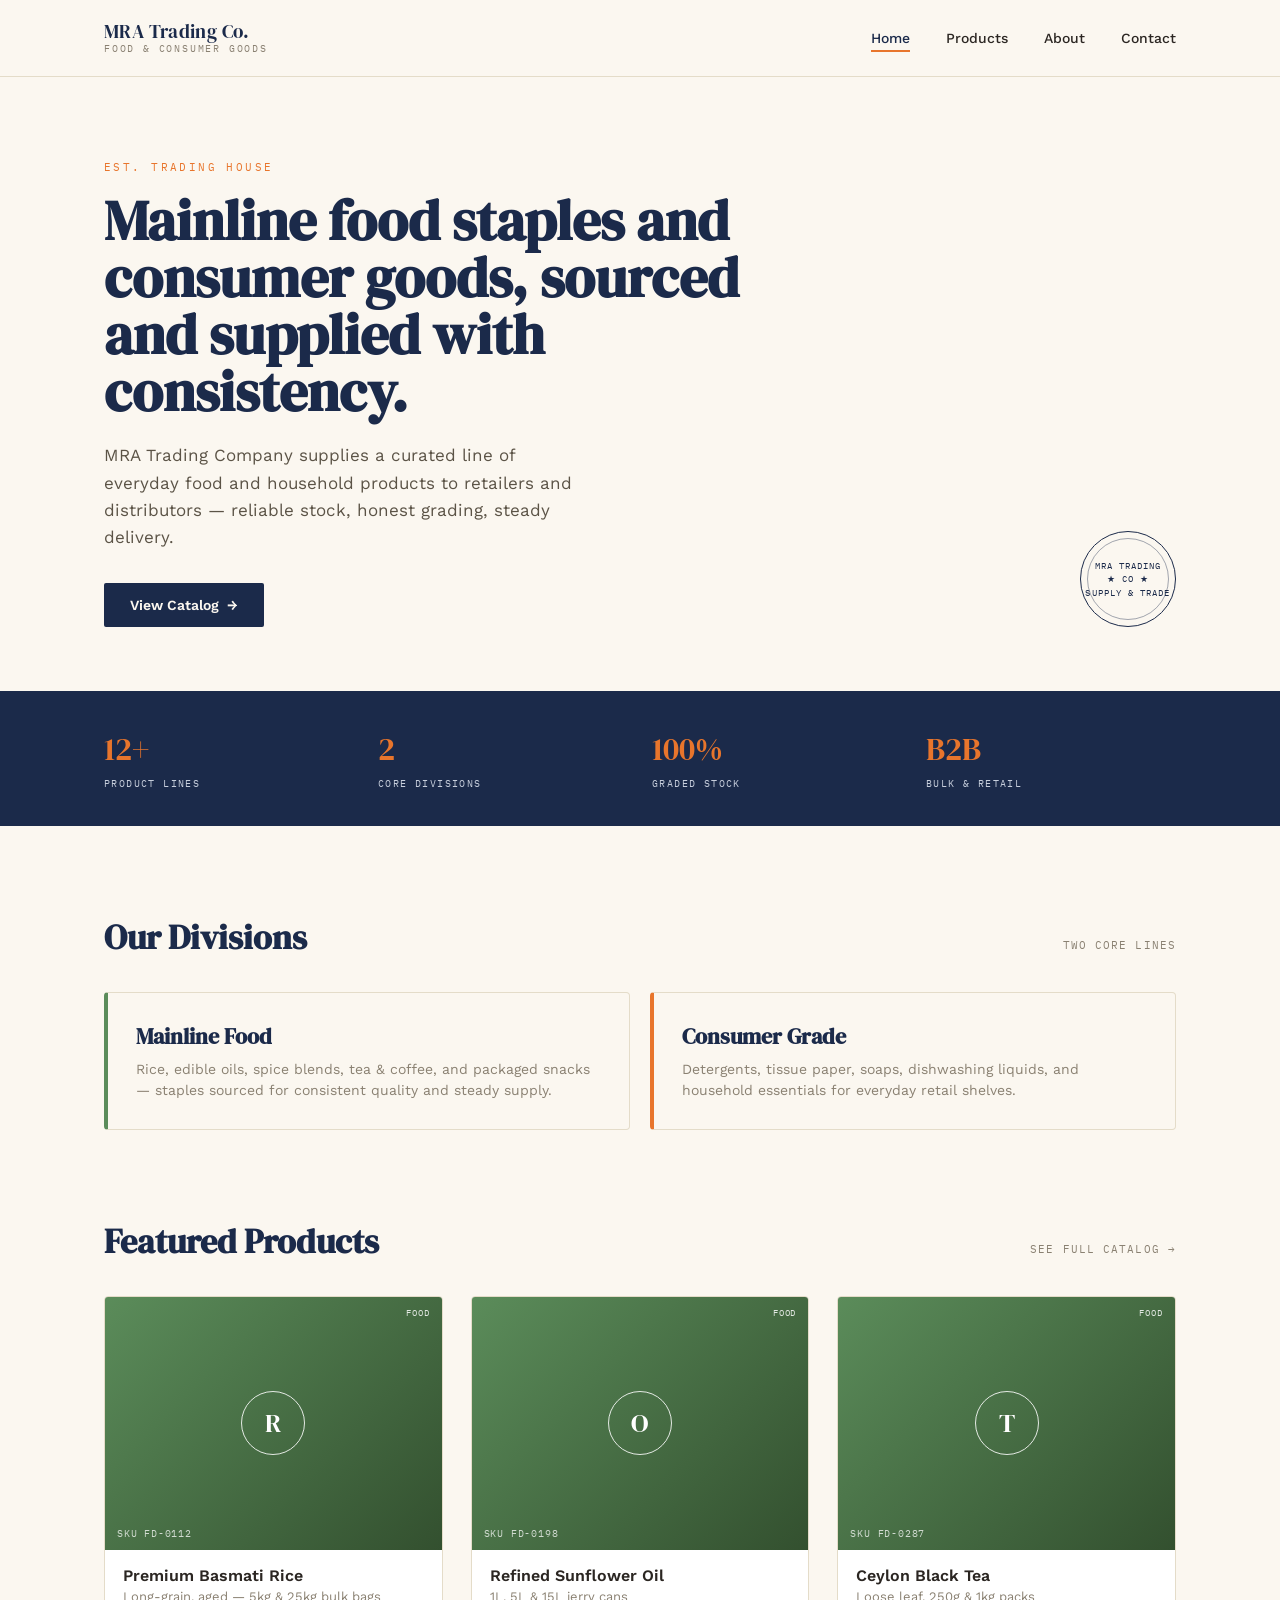
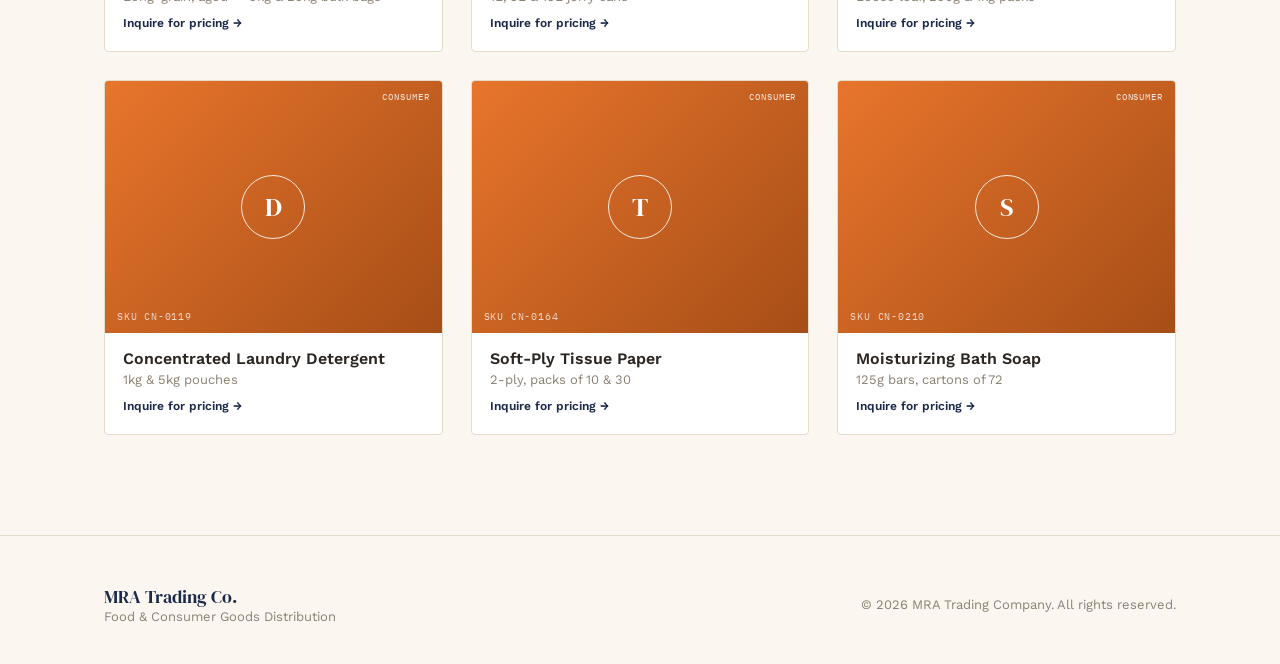
==== index.html @ 2e251756 "Add files via upload" ====
<!DOCTYPE html>
<html lang="en">
<head>
<meta charset="UTF-8">
<meta name="viewport" content="width=device-width, initial-scale=1.0">
<title>MRA Trading Company — Food & Consumer Products</title>
<link rel="stylesheet" href="style.css">
</head>
<body>

<nav class="nav">
  <div class="wrap">
    <a href="index.html" class="brand">
      <span class="name">MRA Trading Co.</span>
      <span class="tag">FOOD &amp; CONSUMER GOODS</span>
    </a>
    <button class="navToggle" id="navToggle" aria-label="Menu"><span></span><span></span><span></span></button>
    <div class="navlinks" id="navLinks">
      <a href="index.html" class="active">Home</a>
      <a href="products.html">Products</a>
      <a href="about.html">About</a>
      <a href="contact.html">Contact</a>
    </div>
  </div>
</nav>

<header class="hero">
  <div class="wrap">
    <div class="hero-row">
      <div>
        <p class="eyebrow">Est. Trading House</p>
        <h1 class="display">Mainline food staples and consumer goods, sourced and supplied with consistency.</h1>
        <p class="lead">MRA Trading Company supplies a curated line of everyday food and household products to retailers and distributors — reliable stock, honest grading, steady delivery.</p>
        <a href="products.html" class="btn">View Catalog &nbsp;→</a>
      </div>
      <div class="seal">
        <div class="txt">MRA TRADING<br>★ CO ★<br>SUPPLY &amp; TRADE</div>
      </div>
    </div>
  </div>
</header>

<section class="stats">
  <div class="wrap">
    <div>
      <div class="num">12+</div>
      <div class="lbl">Product Lines</div>
    </div>
    <div>
      <div class="num">2</div>
      <div class="lbl">Core Divisions</div>
    </div>
    <div>
      <div class="num">100%</div>
      <div class="lbl">Graded Stock</div>
    </div>
    <div>
      <div class="num">B2B</div>
      <div class="lbl">Bulk &amp; Retail</div>
    </div>
  </div>
</section>

<main class="wrap">

  <div class="sec-head">
    <h2 class="display">Our Divisions</h2>
    <span class="note">Two Core Lines</span>
  </div>
  <div class="cats">
    <div class="cat-card food">
      <h3 class="display">Mainline Food</h3>
      <p>Rice, edible oils, spice blends, tea &amp; coffee, and packaged snacks — staples sourced for consistent quality and steady supply.</p>
    </div>
    <div class="cat-card consumer">
      <h3 class="display">Consumer Grade</h3>
      <p>Detergents, tissue paper, soaps, dishwashing liquids, and household essentials for everyday retail shelves.</p>
    </div>
  </div>

  <div class="sec-head">
    <h2 class="display">Featured Products</h2>
    <a href="products.html" class="note">See Full Catalog →</a>
  </div>
  <div class="grid">

    <div class="card">
      <div class="art food"><span class="tag">Food</span><span class="stamp">R</span><span class="code">SKU FD-0112</span></div>
      <div class="body">
        <h4>Premium Basmati Rice</h4>
        <p class="sub">Long-grain, aged — 5kg &amp; 25kg bulk bags</p>
        <span class="cta">Inquire for pricing →</span>
      </div>
    </div>

    <div class="card">
      <div class="art food"><span class="tag">Food</span><span class="stamp">O</span><span class="code">SKU FD-0198</span></div>
      <div class="body">
        <h4>Refined Sunflower Oil</h4>
        <p class="sub">1L, 5L &amp; 15L jerry cans</p>
        <span class="cta">Inquire for pricing →</span>
      </div>
    </div>

    <div class="card">
      <div class="art food"><span class="tag">Food</span><span class="stamp">T</span><span class="code">SKU FD-0287</span></div>
      <div class="body">
        <h4>Ceylon Black Tea</h4>
        <p class="sub">Loose leaf, 250g &amp; 1kg packs</p>
        <span class="cta">Inquire for pricing →</span>
      </div>
    </div>

    <div class="card">
      <div class="art consumer"><span class="tag">Consumer</span><span class="stamp">D</span><span class="code">SKU CN-0119</span></div>
      <div class="body">
        <h4>Concentrated Laundry Detergent</h4>
        <p class="sub">1kg &amp; 5kg pouches</p>
        <span class="cta">Inquire for pricing →</span>
      </div>
    </div>

    <div class="card">
      <div class="art consumer"><span class="tag">Consumer</span><span class="stamp">T</span><span class="code">SKU CN-0164</span></div>
      <div class="body">
        <h4>Soft-Ply Tissue Paper</h4>
        <p class="sub">2-ply, packs of 10 &amp; 30</p>
        <span class="cta">Inquire for pricing →</span>
      </div>
    </div>

    <div class="card">
      <div class="art consumer"><span class="tag">Consumer</span><span class="stamp">S</span><span class="code">SKU CN-0210</span></div>
      <div class="body">
        <h4>Moisturizing Bath Soap</h4>
        <p class="sub">125g bars, cartons of 72</p>
        <span class="cta">Inquire for pricing →</span>
      </div>
    </div>

  </div>

</main>

<footer>
  <div class="wrap">
    <div>
      <div class="name display">MRA Trading Co.</div>
      <div class="meta">Food &amp; Consumer Goods Distribution</div>
    </div>
    <div class="meta">© 2026 MRA Trading Company. All rights reserved.</div>
  </div>
</footer>

<script src="script.js"></script>
</body>
</html>
---- style.css ----
@import url('https://fonts.googleapis.com/css2?family=DM+Serif+Display:ital@0;1&family=Work+Sans:wght@400;500;600;700&family=IBM+Plex+Mono:wght@500&display=swap');

:root{
  --navy:#1B2A4A;
  --cream:#FBF7F0;
  --citrus:#E8752C;
  --green:#5B8C5A;
  --ink:#2B2622;
  --line:#E4DCC9;
  --muted:#8A8172;
}
*{box-sizing:border-box;}
html{scroll-behavior:smooth;}
body{
  margin:0;
  background:var(--cream);
  color:var(--ink);
  font-family:'Work Sans',sans-serif;
  -webkit-font-smoothing:antialiased;
}
.display{font-family:'DM Serif Display',serif;}
.mono{font-family:'IBM Plex Mono',monospace;}
a{color:inherit;text-decoration:none;}
img{max-width:100%;display:block;}
.wrap{max-width:1120px;margin:0 auto;padding:0 24px;}

/* Nav */
.nav{
  position:sticky;top:0;z-index:50;
  background:rgba(251,247,240,0.92);
  backdrop-filter:blur(8px);
  border-bottom:1px solid var(--line);
}
.nav .wrap{display:flex;align-items:center;justify-content:space-between;height:76px;}
.brand{display:flex;flex-direction:column;line-height:1;}
.brand .name{font-family:'DM Serif Display',serif;font-size:19px;letter-spacing:0.02em;color:var(--navy);}
.brand .tag{font-family:'IBM Plex Mono',monospace;font-size:10px;letter-spacing:0.18em;color:var(--muted);margin-top:3px;}
.navlinks{display:flex;gap:36px;font-size:14px;font-weight:500;}
.navlinks a{position:relative;padding:4px 0;color:var(--ink);}
.navlinks a.active{color:var(--navy);}
.navlinks a.active::after{content:'';position:absolute;left:0;right:0;bottom:-2px;height:2px;background:var(--citrus);}
.navlinks a:hover{color:var(--citrus);}
.navToggle{display:none;background:none;border:none;cursor:pointer;padding:6px;}
.navToggle span{display:block;width:22px;height:2px;background:var(--navy);margin:5px 0;}

@media (max-width:760px){
  .navlinks{position:absolute;top:76px;left:0;right:0;background:var(--cream);flex-direction:column;gap:0;border-bottom:1px solid var(--line);display:none;}
  .navlinks.open{display:flex;}
  .navlinks a{padding:16px 24px;border-top:1px solid var(--line);}
  .navToggle{display:block;}
}

/* Footer */
footer{border-top:1px solid var(--line);margin-top:100px;}
footer .wrap{padding:48px 24px 40px;display:flex;flex-wrap:wrap;gap:24px;align-items:center;justify-content:space-between;}
footer .name{font-family:'DM Serif Display',serif;color:var(--navy);font-size:18px;}
footer .meta{font-size:13px;color:var(--muted);}

/* Seal */
.seal{
  width:96px;height:96px;border-radius:50%;
  border:1.5px solid var(--navy);
  display:flex;align-items:center;justify-content:center;
  text-align:center;flex-shrink:0;
  position:relative;
}
.seal::before{content:'';position:absolute;inset:6px;border:1px solid var(--navy);border-radius:50%;opacity:0.4;}
.seal .txt{font-family:'IBM Plex Mono',monospace;font-size:9px;letter-spacing:0.12em;color:var(--navy);line-height:1.5;}

/* Hero */
.hero{padding:72px 0 56px;}
.hero .eyebrow{font-family:'IBM Plex Mono',monospace;font-size:11px;letter-spacing:0.22em;color:var(--citrus);text-transform:uppercase;margin-bottom:18px;}
.hero h1{font-size:56px;line-height:1.02;margin:0 0 22px;color:var(--navy);max-width:680px;}
.hero p.lead{font-size:17px;line-height:1.6;color:#5B5346;max-width:480px;margin:0 0 32px;}
.hero-row{display:flex;align-items:flex-end;justify-content:space-between;gap:32px;flex-wrap:wrap;}
.btn{display:inline-flex;align-items:center;gap:8px;background:var(--navy);color:var(--cream);font-weight:600;font-size:14px;padding:14px 26px;border-radius:2px;}
.btn:hover{background:var(--citrus);}
.btn.outline{background:transparent;border:1.5px solid var(--navy);color:var(--navy);}
.btn.outline:hover{border-color:var(--citrus);color:var(--citrus);}

/* Stat strip */
.stats{background:var(--navy);color:var(--cream);padding:36px 0;margin-top:8px;}
.stats .wrap{display:grid;grid-template-columns:repeat(4,1fr);gap:24px;}
.stats .num{font-family:'DM Serif Display',serif;font-size:32px;color:var(--citrus);}
.stats .lbl{font-family:'IBM Plex Mono',monospace;font-size:10px;letter-spacing:0.14em;text-transform:uppercase;color:#C7CEDC;margin-top:6px;}
@media (max-width:700px){.stats .wrap{grid-template-columns:repeat(2,1fr);}}

/* Section headers */
.sec-head{display:flex;align-items:baseline;justify-content:space-between;margin:88px 0 32px;flex-wrap:wrap;gap:12px;}
.sec-head h2{font-size:34px;color:var(--navy);margin:0;}
.sec-head .note{font-family:'IBM Plex Mono',monospace;font-size:11px;letter-spacing:0.1em;color:var(--muted);text-transform:uppercase;}

/* Category strip */
.cats{display:grid;grid-template-columns:1fr 1fr;gap:20px;}
.cat-card{border:1px solid var(--line);padding:28px;border-radius:4px;transition:border-color .2s,transform .2s;}
.cat-card:hover{transform:translateY(-2px);}
.cat-card.food{border-left:4px solid var(--green);}
.cat-card.consumer{border-left:4px solid var(--citrus);}
.cat-card h3{font-size:22px;margin:0 0 8px;color:var(--navy);}
.cat-card p{font-size:14px;color:var(--muted);margin:0;line-height:1.5;}
@media (max-width:700px){.cats{grid-template-columns:1fr;}}

/* Product grid */
.grid{display:grid;grid-template-columns:repeat(3,1fr);gap:28px;}
@media (max-width:860px){.grid{grid-template-columns:repeat(2,1fr);}}
@media (max-width:540px){.grid{grid-template-columns:1fr;}}

.card{border:1px solid var(--line);border-radius:4px;overflow:hidden;background:#fff;transition:transform .25s,box-shadow .25s;}
.card:hover{transform:translateY(-3px);box-shadow:0 12px 28px rgba(27,42,74,0.08);}
.card .art{
  aspect-ratio:4/3;display:flex;align-items:center;justify-content:center;
  position:relative;
}
.card .art .stamp{
  width:64px;height:64px;border-radius:50%;
  border:1.5px solid rgba(255,255,255,0.85);
  display:flex;align-items:center;justify-content:center;
  font-family:'DM Serif Display',serif;font-size:26px;color:#fff;
}
.card .art .code{position:absolute;bottom:10px;left:12px;font-family:'IBM Plex Mono',monospace;font-size:10px;letter-spacing:0.08em;color:rgba(255,255,255,0.75);}
.card .art .tag{position:absolute;top:10px;right:12px;font-family:'IBM Plex Mono',monospace;font-size:9px;letter-spacing:0.1em;text-transform:uppercase;color:rgba(255,255,255,0.85);}
.card .body{padding:16px 18px 20px;}
.card h4{font-size:16px;margin:0 0 4px;color:var(--ink);font-weight:600;}
.card .sub{font-size:13px;color:var(--muted);margin:0;}
.card .cta{margin-top:12px;font-size:12px;font-weight:600;color:var(--navy);display:inline-flex;align-items:center;gap:6px;}
.card:hover .cta{color:var(--citrus);}

.art.food{background:linear-gradient(135deg,#5B8C5A,#33502F);}
.art.consumer{background:linear-gradient(135deg,#E8752C,#A64E17);}

/* Filter tabs */
.filters{display:flex;gap:10px;margin-bottom:36px;flex-wrap:wrap;}
.filters button{
  font-family:'IBM Plex Mono',monospace;font-size:11px;letter-spacing:0.08em;text-transform:uppercase;
  padding:10px 18px;border:1px solid var(--line);background:transparent;border-radius:20px;cursor:pointer;color:var(--ink);
}
.filters button.active{background:var(--navy);border-color:var(--navy);color:var(--cream);}

/* About page */
.story{display:grid;grid-template-columns:1.1fr 0.9fr;gap:64px;align-items:start;margin:56px 0;}
.story p{font-size:16px;line-height:1.75;color:#4A4438;margin:0 0 18px;}
.timeline{border-left:1.5px solid var(--line);padding-left:24px;display:flex;flex-direction:column;gap:26px;}
.timeline .yr{font-family:'IBM Plex Mono',monospace;font-size:11px;color:var(--citrus);letter-spacing:0.1em;}
.timeline .tt{font-size:15px;font-weight:600;color:var(--navy);margin:4px 0 2px;}
.timeline .dd{font-size:13px;color:var(--muted);}
@media (max-width:800px){.story{grid-template-columns:1fr;gap:32px;}}

.values{display:grid;grid-template-columns:repeat(3,1fr);gap:24px;margin:56px 0;}
.value{border-top:2px solid var(--navy);padding-top:16px;}
.value h4{font-size:17px;color:var(--navy);margin:0 0 8px;}
.value p{font-size:13.5px;color:var(--muted);line-height:1.6;margin:0;}
@media (max-width:700px){.values{grid-template-columns:1fr;}}

/* Contact */
.contact-grid{display:grid;grid-template-columns:0.9fr 1.1fr;gap:64px;margin:56px 0;}
.info-block{margin-bottom:28px;}
.info-block .lbl{font-family:'IBM Plex Mono',monospace;font-size:10px;letter-spacing:0.14em;text-transform:uppercase;color:var(--muted);margin-bottom:6px;}
.info-block .val{font-size:16px;color:var(--ink);}
form{display:flex;flex-direction:column;gap:16px;}
form input,form textarea{
  border:1px solid var(--line);background:#fff;padding:14px 16px;font-family:'Work Sans',sans-serif;font-size:14px;border-radius:2px;color:var(--ink);
}
form input:focus,form textarea:focus{outline:none;border-color:var(--navy);}
form label{font-family:'IBM Plex Mono',monospace;font-size:10px;letter-spacing:0.1em;text-transform:uppercase;color:var(--muted);margin-bottom:-10px;}
@media (max-width:800px){.contact-grid{grid-template-columns:1fr;gap:32px;}}
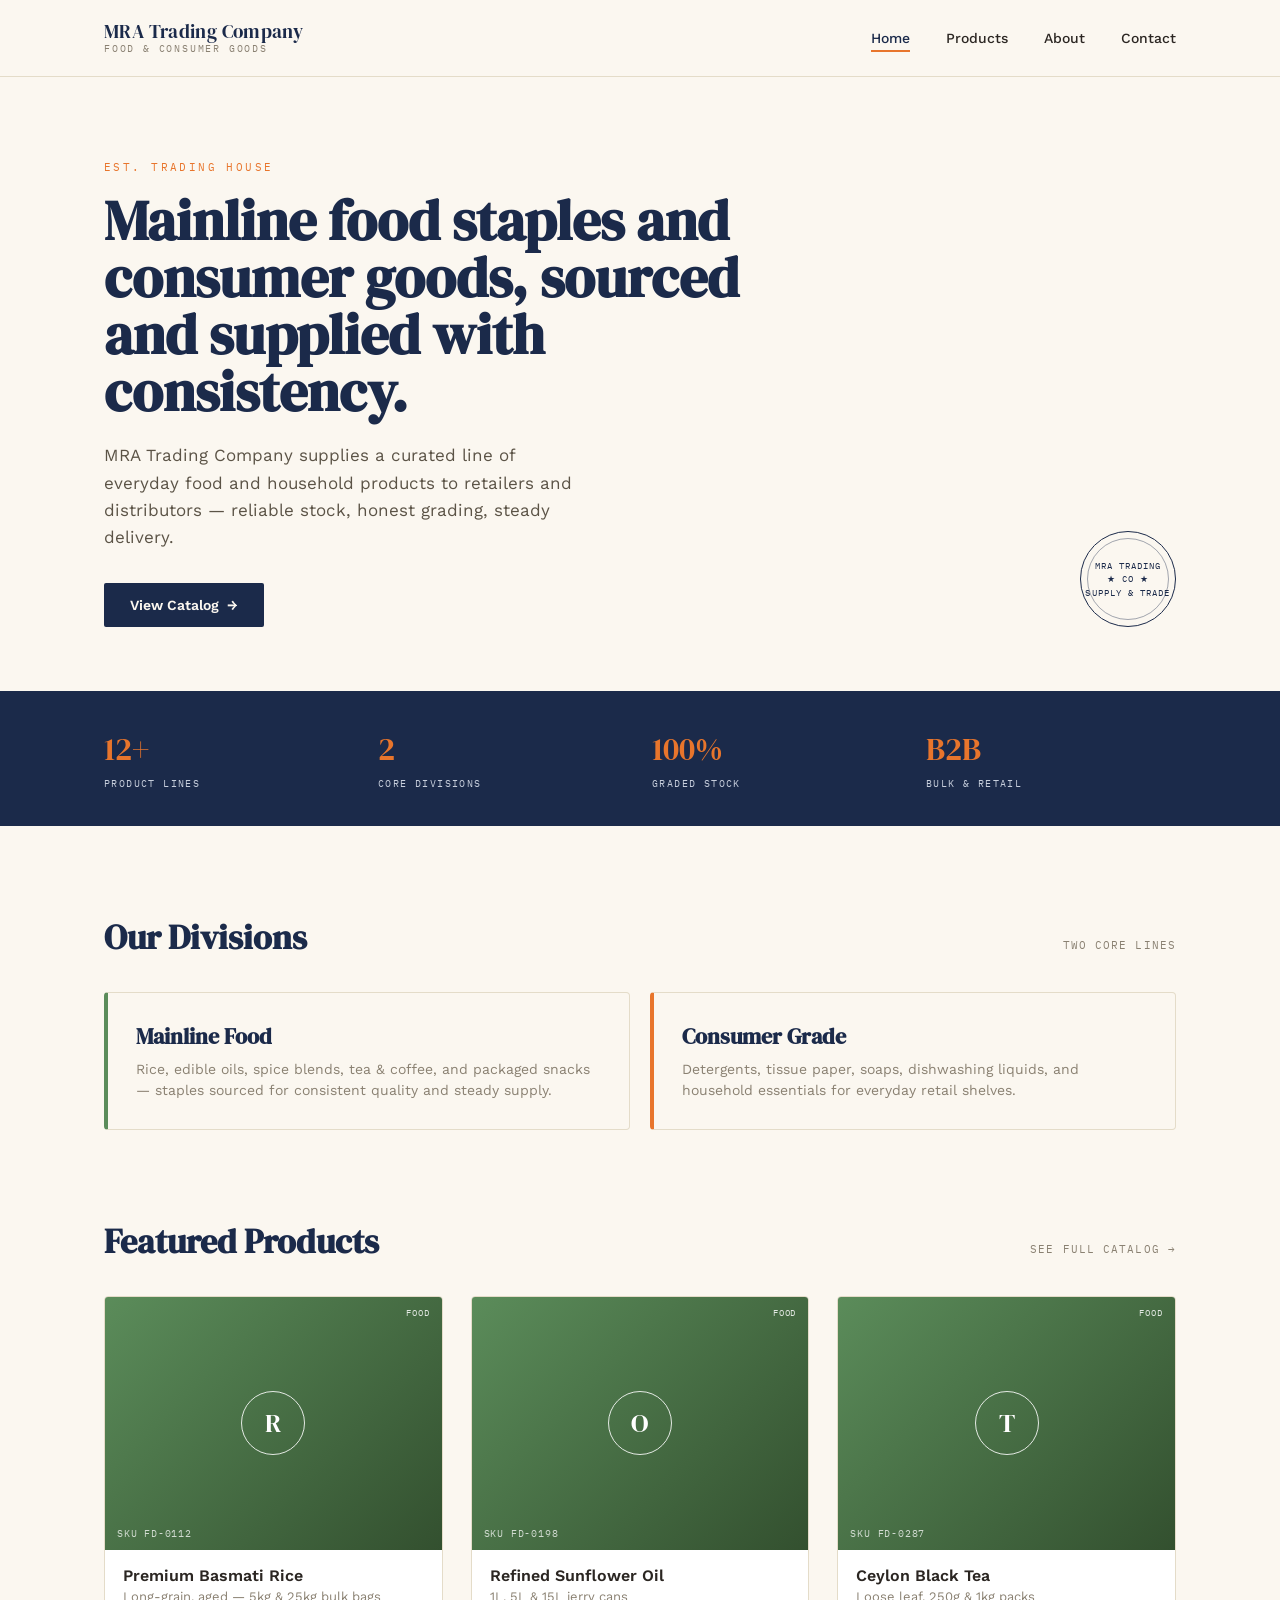
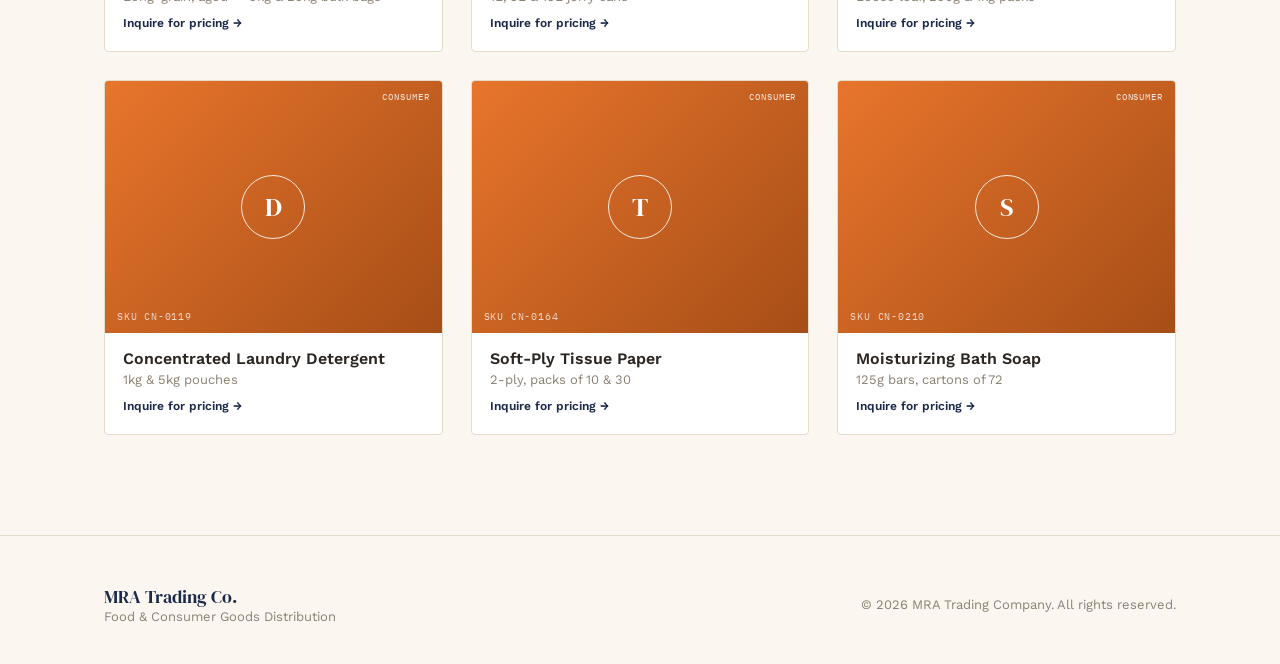
==== commit 27046b26: "Update company name from 'MRA Trading Co.' to 'MRA Trading Company'" ====
--- a/index.html
+++ b/index.html
@@ -11,7 +11,7 @@
 <nav class="nav">
   <div class="wrap">
     <a href="index.html" class="brand">
-      <span class="name">MRA Trading Co.</span>
+      <span class="name">MRA Trading Company</span>
       <span class="tag">FOOD &amp; CONSUMER GOODS</span>
     </a>
     <button class="navToggle" id="navToggle" aria-label="Menu"><span></span><span></span><span></span></button>
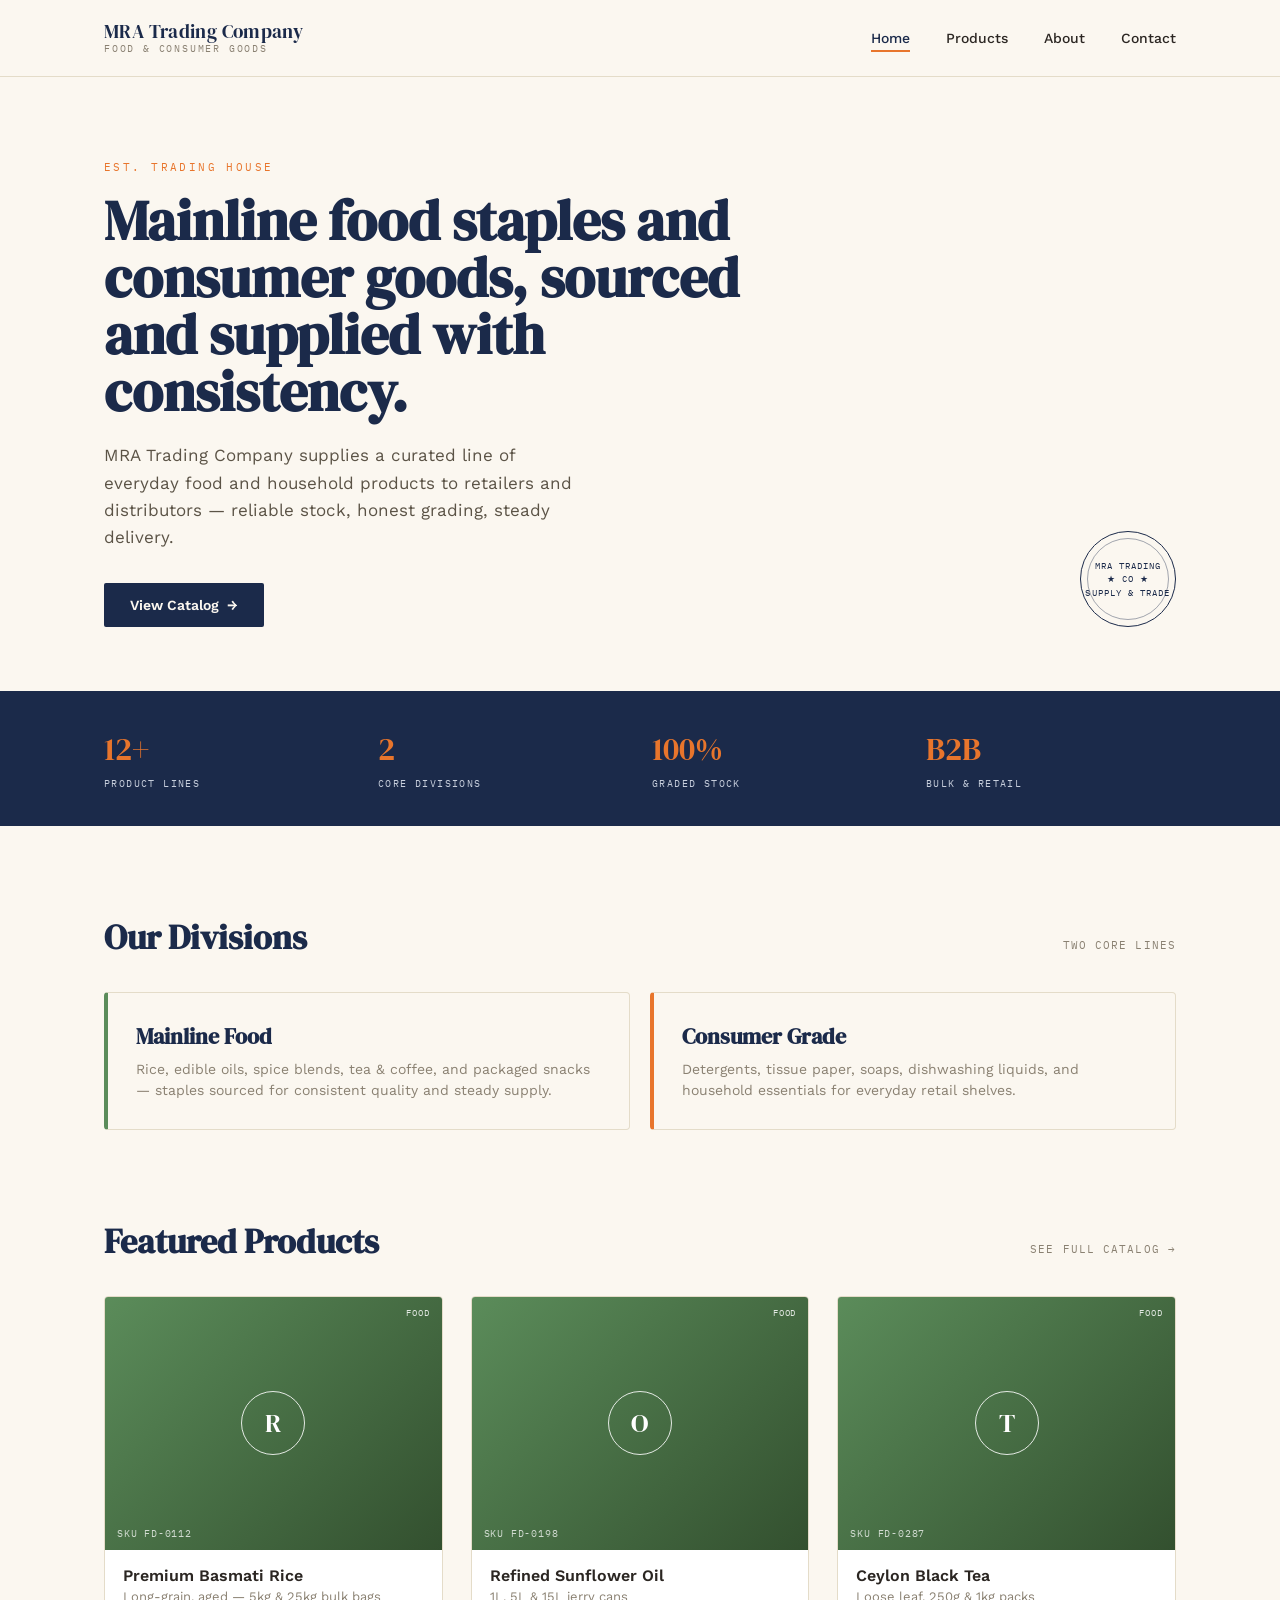
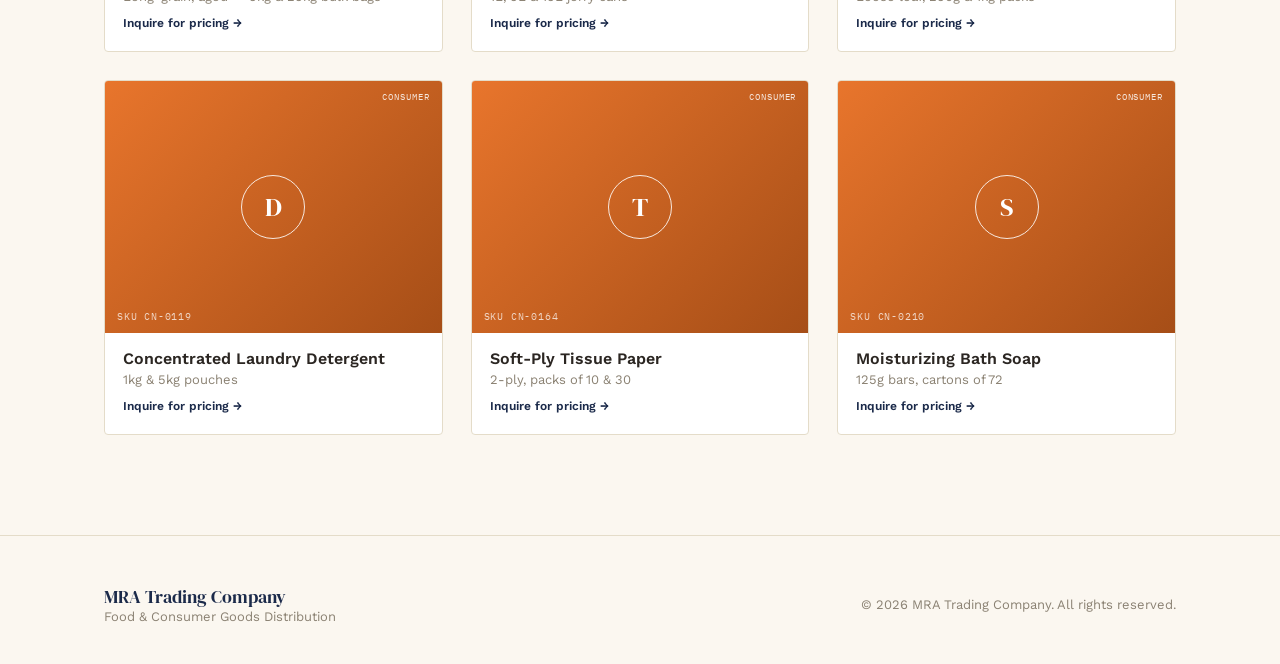
==== commit 141ecb5d: "Replace spans with links for pricing inquiries" ====
--- a/index.html
+++ b/index.html
@@ -89,7 +89,7 @@
       <div class="body">
         <h4>Premium Basmati Rice</h4>
         <p class="sub">Long-grain, aged — 5kg &amp; 25kg bulk bags</p>
-        <span class="cta">Inquire for pricing →</span>
+        <a href="contact.html" class="cta">Inquire for pricing →</a>
       </div>
     </div>
 
@@ -98,7 +98,7 @@
       <div class="body">
         <h4>Refined Sunflower Oil</h4>
         <p class="sub">1L, 5L &amp; 15L jerry cans</p>
-        <span class="cta">Inquire for pricing →</span>
+        <a href="contact.html" class="cta">Inquire for pricing →</a>
       </div>
     </div>
 
@@ -107,7 +107,7 @@
       <div class="body">
         <h4>Ceylon Black Tea</h4>
         <p class="sub">Loose leaf, 250g &amp; 1kg packs</p>
-        <span class="cta">Inquire for pricing →</span>
+        <a href="contact.html" class="cta">Inquire for pricing →</a>
       </div>
     </div>
 
@@ -116,7 +116,7 @@
       <div class="body">
         <h4>Concentrated Laundry Detergent</h4>
         <p class="sub">1kg &amp; 5kg pouches</p>
-        <span class="cta">Inquire for pricing →</span>
+        <a href="contact.html" class="cta">Inquire for pricing →</a>
       </div>
     </div>
 
@@ -125,7 +125,7 @@
       <div class="body">
         <h4>Soft-Ply Tissue Paper</h4>
         <p class="sub">2-ply, packs of 10 &amp; 30</p>
-        <span class="cta">Inquire for pricing →</span>
+        <a href="contact.html" class="cta">Inquire for pricing →</a>
       </div>
     </div>
 
@@ -134,7 +134,7 @@
       <div class="body">
         <h4>Moisturizing Bath Soap</h4>
         <p class="sub">125g bars, cartons of 72</p>
-        <span class="cta">Inquire for pricing →</span>
+        <a href="contact.html" class="cta">Inquire for pricing →</a>
       </div>
     </div>
 
@@ -145,7 +145,7 @@
 <footer>
   <div class="wrap">
     <div>
-      <div class="name display">MRA Trading Co.</div>
+      <div class="name display">MRA Trading Company</div>
       <div class="meta">Food &amp; Consumer Goods Distribution</div>
     </div>
     <div class="meta">© 2026 MRA Trading Company. All rights reserved.</div>
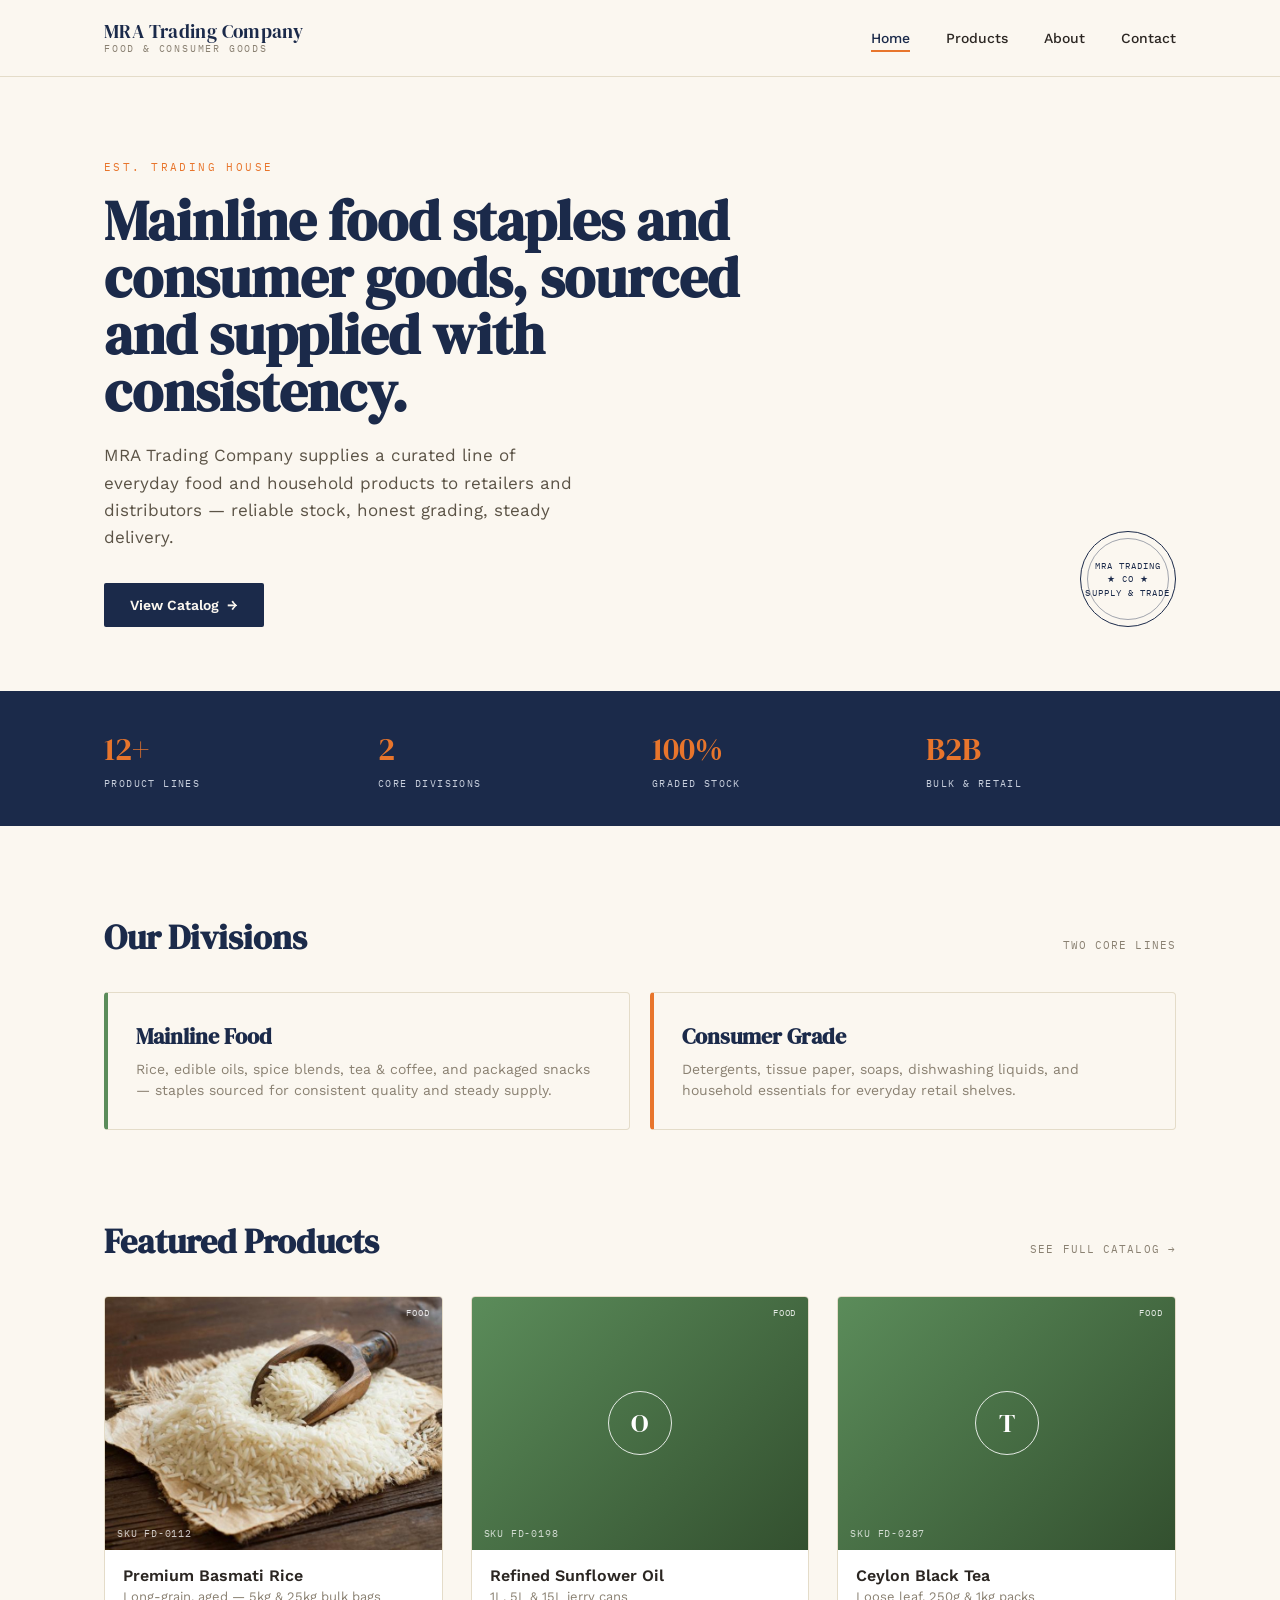
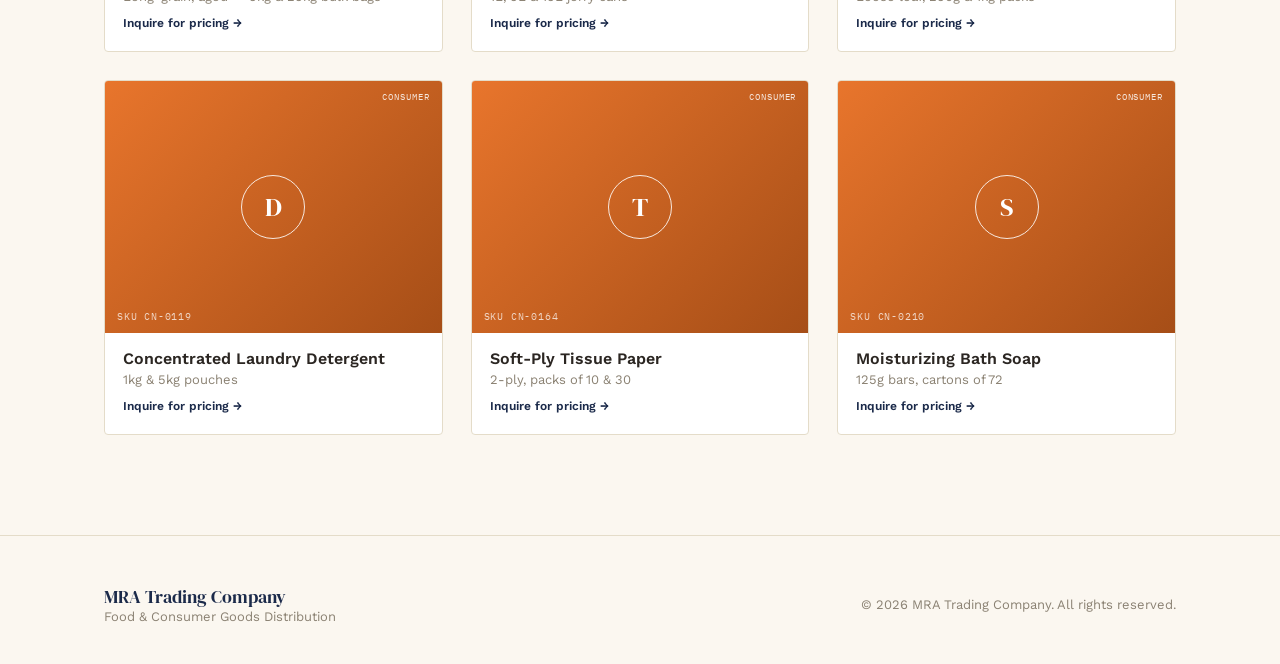
==== commit 5ede4a03: "Add image to food card for Premium Basmati Rice Added an image for Premium Basmati Rice in the food " ====
--- a/index.html
+++ b/index.html
@@ -85,7 +85,11 @@
   <div class="grid">
 
     <div class="card">
-      <div class="art food"><span class="tag">Food</span><span class="stamp">R</span><span class="code">SKU FD-0112</span></div>
+      <div class="art food">
+        <img src="images/image-basmati.jpeg" alt="Premium Basmati Rice">
+        <span class="tag">Food</span>
+        <span class="code">SKU FD-0112</span>
+      </div>
       <div class="body">
         <h4>Premium Basmati Rice</h4>
         <p class="sub">Long-grain, aged — 5kg &amp; 25kg bulk bags</p>
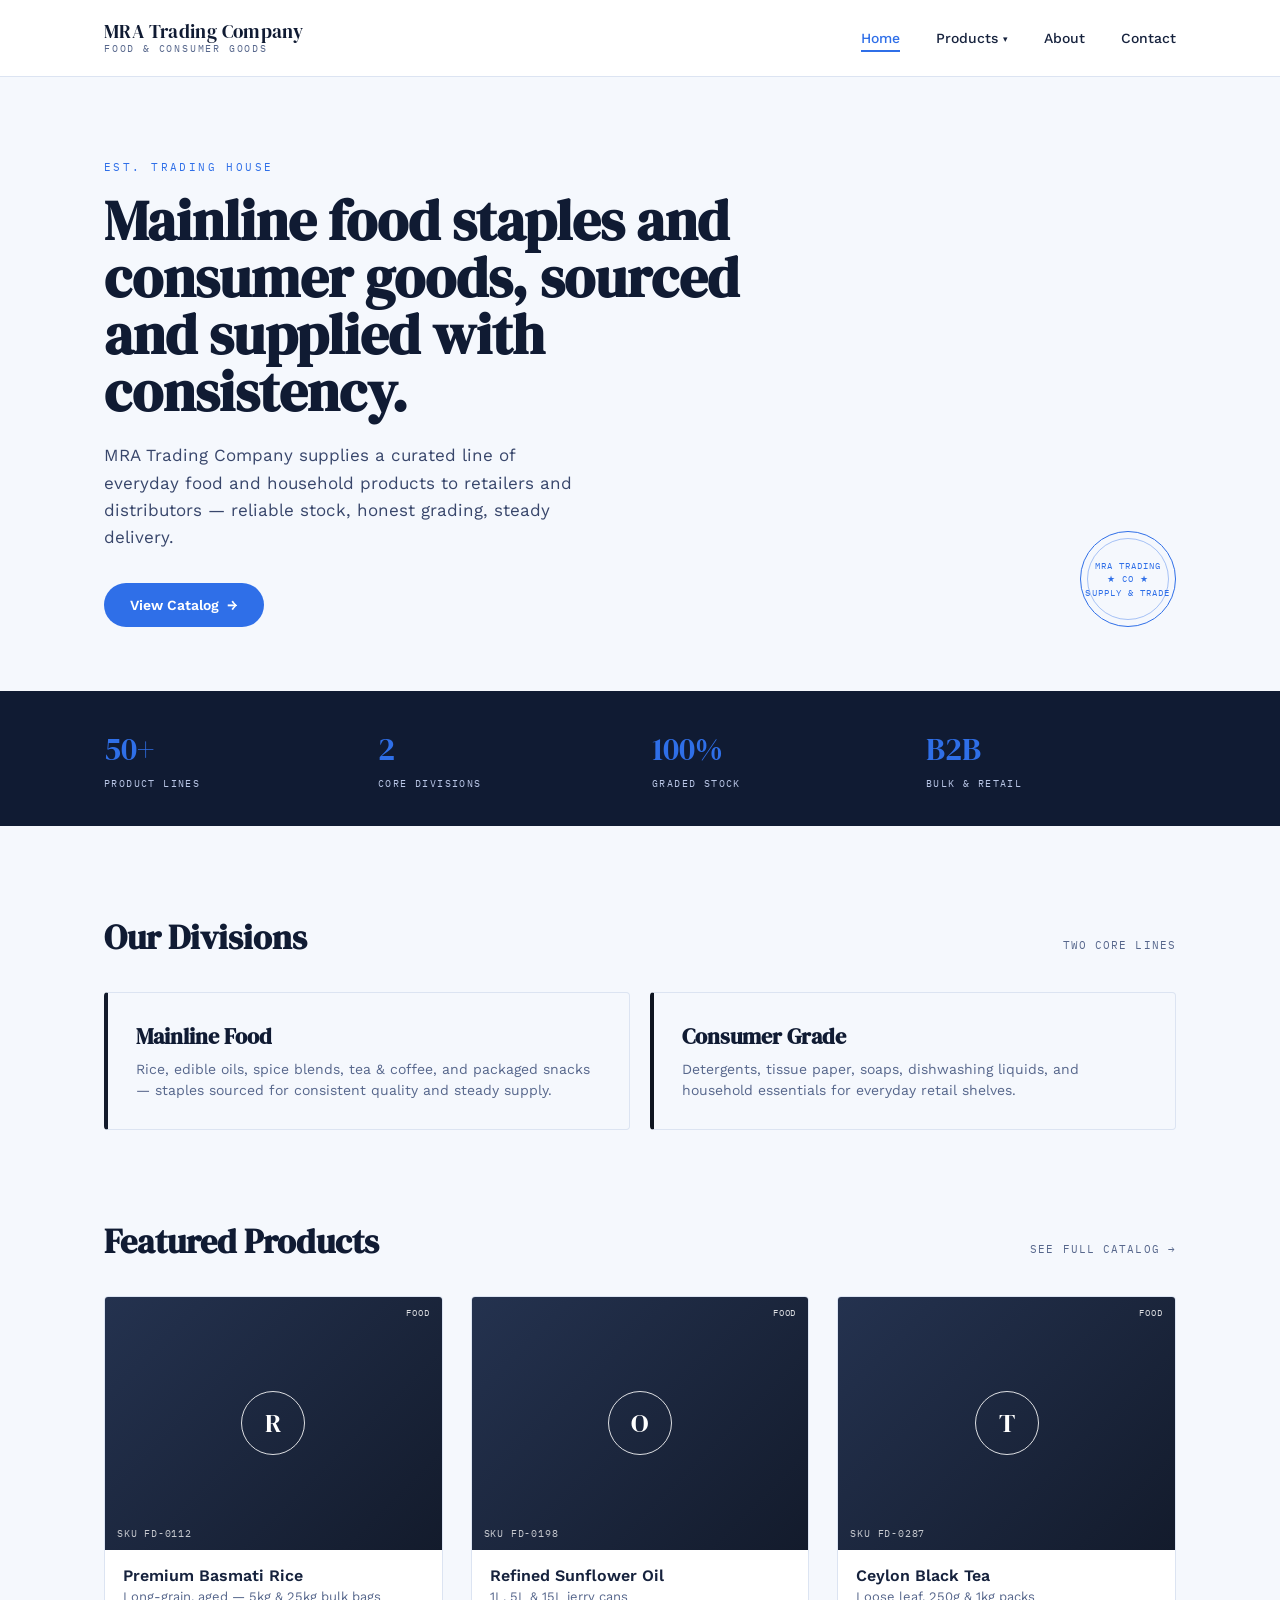
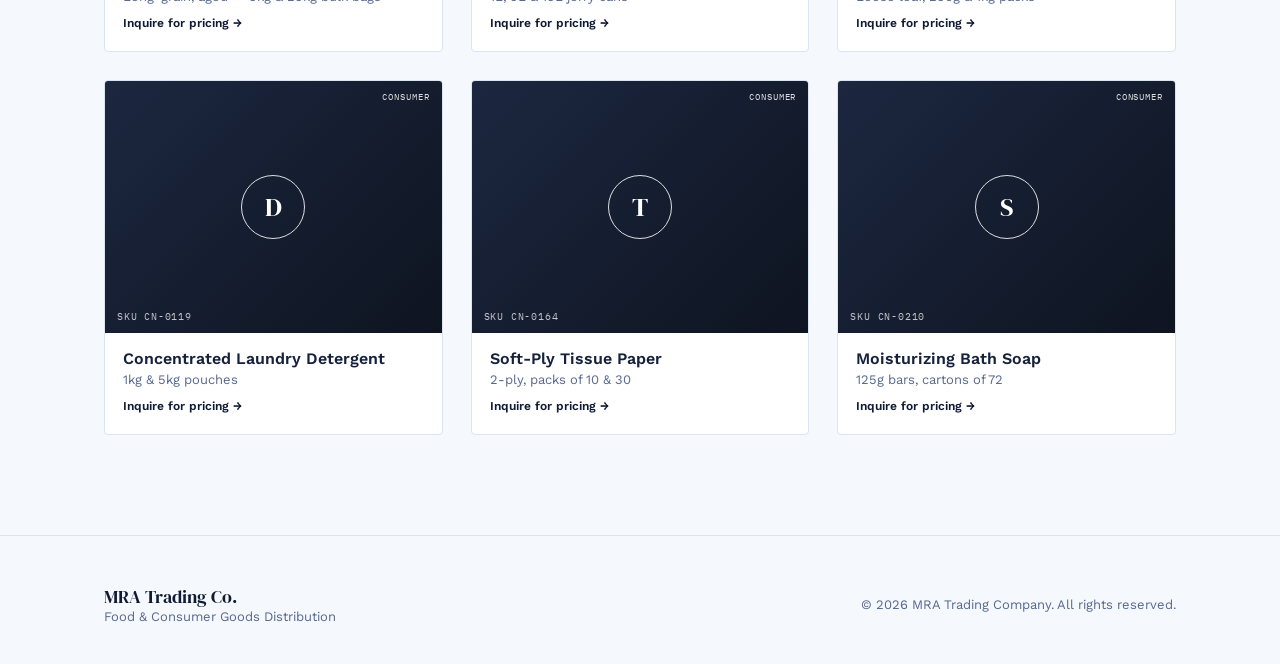
==== commit 452e8bb5: "Add files via upload" ====
--- a/index.html
+++ b/index.html
@@ -1,11 +1,11 @@
 <!DOCTYPE html>
 <html lang="en">
 <head>
-<meta charset="UTF-8">
-<meta name="viewport" content="width=device-width, initial-scale=1.0">
-<title>MRA Trading Company — Food & Consumer Products</title>
-<link rel="stylesheet" href="style.css">
-</head>
+  <meta charset="UTF-8">
+  <meta name="viewport" content="width=device-width, initial-scale=1.0">
+  <title>MRA Trading Company — Food & Consumer Products</title>
+  <link rel="stylesheet" href="style.css">
+  </head>
 <body>
 
 <nav class="nav">
@@ -17,7 +17,20 @@
     <button class="navToggle" id="navToggle" aria-label="Menu"><span></span><span></span><span></span></button>
     <div class="navlinks" id="navLinks">
       <a href="index.html" class="active">Home</a>
-      <a href="products.html">Products</a>
+      <div class="dropdown">
+        <button class="dropBtn" type="button" aria-haspopup="true" aria-expanded="false">Products <span class="caret">&#9662;</span></button>
+        <div class="dropMenu">
+      <a href="stationery.html">Stationery</a>
+      <a href="phone-accessories.html">Phone Accessories</a>
+      <a href="computer-accessories.html">Computer Accessories</a>
+      <a href="household-items.html">Household Items</a>
+      <a href="general-hardware.html">General Hardware</a>
+      <a href="electricals-appliances.html">Electricals &amp; Home Appliances</a>
+      <a href="food-consumer.html">Food &amp; Consumer Grade Items</a>
+      <a href="lifestyle-products.html">Lifestyle Products</a>
+          <a href="products.html">All Categories</a>
+        </div>
+      </div>
       <a href="about.html">About</a>
       <a href="contact.html">Contact</a>
     </div>
@@ -43,7 +56,7 @@
 <section class="stats">
   <div class="wrap">
     <div>
-      <div class="num">12+</div>
+      <div class="num">50+</div>
       <div class="lbl">Product Lines</div>
     </div>
     <div>
@@ -85,15 +98,11 @@
   <div class="grid">
 
     <div class="card">
-      <div class="art food">
-        <img src="images/image-basmati.jpeg" alt="Premium Basmati Rice">
-        <span class="tag">Food</span>
-        <span class="code">SKU FD-0112</span>
-      </div>
+      <div class="art food"><span class="tag">Food</span><span class="stamp">R</span><span class="code">SKU FD-0112</span></div>
       <div class="body">
         <h4>Premium Basmati Rice</h4>
         <p class="sub">Long-grain, aged — 5kg &amp; 25kg bulk bags</p>
-        <a href="contact.html" class="cta">Inquire for pricing →</a>
+        <span class="cta">Inquire for pricing →</span>
       </div>
     </div>
 
@@ -102,7 +111,7 @@
       <div class="body">
         <h4>Refined Sunflower Oil</h4>
         <p class="sub">1L, 5L &amp; 15L jerry cans</p>
-        <a href="contact.html" class="cta">Inquire for pricing →</a>
+        <span class="cta">Inquire for pricing →</span>
       </div>
     </div>
 
@@ -111,7 +120,7 @@
       <div class="body">
         <h4>Ceylon Black Tea</h4>
         <p class="sub">Loose leaf, 250g &amp; 1kg packs</p>
-        <a href="contact.html" class="cta">Inquire for pricing →</a>
+        <span class="cta">Inquire for pricing →</span>
       </div>
     </div>
 
@@ -120,7 +129,7 @@
       <div class="body">
         <h4>Concentrated Laundry Detergent</h4>
         <p class="sub">1kg &amp; 5kg pouches</p>
-        <a href="contact.html" class="cta">Inquire for pricing →</a>
+        <span class="cta">Inquire for pricing →</span>
       </div>
     </div>
 
@@ -129,7 +138,7 @@
       <div class="body">
         <h4>Soft-Ply Tissue Paper</h4>
         <p class="sub">2-ply, packs of 10 &amp; 30</p>
-        <a href="contact.html" class="cta">Inquire for pricing →</a>
+        <span class="cta">Inquire for pricing →</span>
       </div>
     </div>
 
@@ -138,7 +147,7 @@
       <div class="body">
         <h4>Moisturizing Bath Soap</h4>
         <p class="sub">125g bars, cartons of 72</p>
-        <a href="contact.html" class="cta">Inquire for pricing →</a>
+        <span class="cta">Inquire for pricing →</span>
       </div>
     </div>
 
@@ -149,7 +158,7 @@
 <footer>
   <div class="wrap">
     <div>
-      <div class="name display">MRA Trading Company</div>
+      <div class="name display">MRA Trading Co.</div>
       <div class="meta">Food &amp; Consumer Goods Distribution</div>
     </div>
     <div class="meta">© 2026 MRA Trading Company. All rights reserved.</div>
--- a/style.css
+++ b/style.css
@@ -1,13 +1,14 @@
 @import url('https://fonts.googleapis.com/css2?family=DM+Serif+Display:ital@0;1&family=Work+Sans:wght@400;500;600;700&family=IBM+Plex+Mono:wght@500&display=swap');
 
 :root{
-  --navy:#1B2A4A;
-  --cream:#FBF7F0;
-  --citrus:#E8752C;
-  --green:#5B8C5A;
-  --ink:#2B2622;
-  --line:#E4DCC9;
-  --muted:#8A8172;
+  --navy:#101B33;
+  --cream:#F5F8FD;
+  --citrus:#2F6FE8;
+  --citrus-dark:#1F4FB0;
+  --green:#131B2C;
+  --ink:#16223D;
+  --line:#DCE4F2;
+  --muted:#57678C;
 }
 *{box-sizing:border-box;}
 html{scroll-behavior:smooth;}
@@ -18,7 +19,19 @@
   font-family:'Work Sans',sans-serif;
   -webkit-font-smoothing:antialiased;
 }
-.display{font-family:'DM Serif Display',serif;}
+.display{font-family:'DM Serif Display',serif;opacity: 0; 
+  
+/*animation: name, duration, timing function, and keep final state */
+animation: fadeIn 1.5s ease-in-out forwards;
+}
+/* 3. Define the fade-in behavior */
+@keyframes fadeIn {
+  from {
+    opacity: 0;
+  }
+  to {
+    opacity: 1;
+  }}
 .mono{font-family:'IBM Plex Mono',monospace;}
 a{color:inherit;text-decoration:none;}
 img{max-width:100%;display:block;}
@@ -27,7 +40,7 @@
 /* Nav */
 .nav{
   position:sticky;top:0;z-index:50;
-  background:rgba(251,247,240,0.92);
+  background:rgb(255, 255, 255);
   backdrop-filter:blur(8px);
   border-bottom:1px solid var(--line);
 }
@@ -37,17 +50,50 @@
 .brand .tag{font-family:'IBM Plex Mono',monospace;font-size:10px;letter-spacing:0.18em;color:var(--muted);margin-top:3px;}
 .navlinks{display:flex;gap:36px;font-size:14px;font-weight:500;}
 .navlinks a{position:relative;padding:4px 0;color:var(--ink);}
-.navlinks a.active{color:var(--navy);}
+.navlinks a.active{color:var(--citrus);}
 .navlinks a.active::after{content:'';position:absolute;left:0;right:0;bottom:-2px;height:2px;background:var(--citrus);}
 .navlinks a:hover{color:var(--citrus);}
 .navToggle{display:none;background:none;border:none;cursor:pointer;padding:6px;}
 .navToggle span{display:block;width:22px;height:2px;background:var(--navy);margin:5px 0;}
 
+/* Products dropdown */
+.dropdown{position:relative;}
+.dropBtn{
+  background:none;border:none;cursor:pointer;
+  font-family:'Work Sans',sans-serif;font-size:14px;font-weight:500;color:var(--ink);
+  display:flex;align-items:center;gap:5px;padding:4px 0;position:relative;
+}
+.dropBtn:hover{color:var(--citrus);}
+.dropdown.active .dropBtn{color:var(--citrus);}
+.dropdown.active .dropBtn::after{content:'';position:absolute;left:0;right:16px;bottom:-2px;height:2px;background:var(--citrus);}
+.caret{font-size:9px;transition:transform .2s ease;position:relative;top:1px;}
+.dropdown.open .caret{transform:rotate(180deg);}
+.dropMenu{
+  position:absolute;top:calc(100% + 16px);left:50%;transform:translateX(-50%);
+  background:#fff;border:1px solid var(--line);border-radius:10px;
+  box-shadow:0 16px 32px rgba(16,27,51,0.16);
+  padding:8px;min-width:250px;
+  display:none;flex-direction:column;gap:1px;
+  z-index:60;
+}
+.dropdown.open .dropMenu{display:flex;}
+.dropMenu a{padding:11px 14px;border-radius:6px;font-size:13.5px;white-space:nowrap;color:var(--ink);}
+.dropMenu a:hover{background:var(--cream);color:var(--citrus);}
+.dropMenu a.active{color:var(--citrus);font-weight:600;background:var(--cream);}
+@media (min-width:761px){
+  .dropdown:hover .dropMenu{display:flex;}
+}
+
 @media (max-width:760px){
-  .navlinks{position:absolute;top:76px;left:0;right:0;background:var(--cream);flex-direction:column;gap:0;border-bottom:1px solid var(--line);display:none;}
+  .navlinks{position:absolute;top:76px;left:0;right:0;background:var(--cream);flex-direction:column;gap:0;border-bottom:1px solid var(--line);display:none;max-height:calc(100vh - 76px);overflow-y:auto;}
   .navlinks.open{display:flex;}
   .navlinks a{padding:16px 24px;border-top:1px solid var(--line);}
   .navToggle{display:block;}
+  .dropdown{width:100%;}
+  .dropBtn{width:100%;justify-content:space-between;padding:16px 24px;border-top:1px solid var(--line);font-size:14px;}
+  .dropdown.active .dropBtn::after{display:none;}
+  .dropMenu{position:static;transform:none;box-shadow:none;border:none;border-radius:0;background:rgba(16,27,51,0.03);padding:0;min-width:0;}
+  .dropMenu a{padding:14px 24px 14px 40px;border-top:1px solid var(--line);border-radius:0;}
 }
 
 /* Footer */
@@ -59,30 +105,30 @@
 /* Seal */
 .seal{
   width:96px;height:96px;border-radius:50%;
-  border:1.5px solid var(--navy);
+  border:1.5px solid var(--citrus);
   display:flex;align-items:center;justify-content:center;
   text-align:center;flex-shrink:0;
   position:relative;
 }
-.seal::before{content:'';position:absolute;inset:6px;border:1px solid var(--navy);border-radius:50%;opacity:0.4;}
-.seal .txt{font-family:'IBM Plex Mono',monospace;font-size:9px;letter-spacing:0.12em;color:var(--navy);line-height:1.5;}
+.seal::before{content:'';position:absolute;inset:6px;border:1px solid var(--citrus);border-radius:50%;opacity:0.4;}
+.seal .txt{font-family:'IBM Plex Mono',monospace;font-size:9px;letter-spacing:0.12em;color:var(--citrus);line-height:1.5;}
 
 /* Hero */
 .hero{padding:72px 0 56px;}
 .hero .eyebrow{font-family:'IBM Plex Mono',monospace;font-size:11px;letter-spacing:0.22em;color:var(--citrus);text-transform:uppercase;margin-bottom:18px;}
 .hero h1{font-size:56px;line-height:1.02;margin:0 0 22px;color:var(--navy);max-width:680px;}
-.hero p.lead{font-size:17px;line-height:1.6;color:#5B5346;max-width:480px;margin:0 0 32px;}
+.hero p.lead{font-size:17px;line-height:1.6;color:#38466B;max-width:480px;margin:0 0 32px;}
 .hero-row{display:flex;align-items:flex-end;justify-content:space-between;gap:32px;flex-wrap:wrap;}
-.btn{display:inline-flex;align-items:center;gap:8px;background:var(--navy);color:var(--cream);font-weight:600;font-size:14px;padding:14px 26px;border-radius:2px;}
-.btn:hover{background:var(--citrus);}
-.btn.outline{background:transparent;border:1.5px solid var(--navy);color:var(--navy);}
-.btn.outline:hover{border-color:var(--citrus);color:var(--citrus);}
+.btn{display:inline-flex;align-items:center;gap:8px;background:var(--citrus);color:#fff;font-weight:600;font-size:14px;padding:14px 26px;border-radius: 50px;transition: background-color 0.3s ease, transform 0.2s ease, box-shadow 0.3s ease;}
+.btn:hover{background:var(--citrus-dark);transform: translateY(-2px);box-shadow:0 10px 24px rgba(47,111,232,0.35);}
+.btn.outline{background:transparent;border:1.5px solid var(--citrus);color:var(--citrus);}
+.btn.outline:hover{background:var(--citrus);border-color:var(--citrus);color:#fff;}
 
 /* Stat strip */
 .stats{background:var(--navy);color:var(--cream);padding:36px 0;margin-top:8px;}
 .stats .wrap{display:grid;grid-template-columns:repeat(4,1fr);gap:24px;}
 .stats .num{font-family:'DM Serif Display',serif;font-size:32px;color:var(--citrus);}
-.stats .lbl{font-family:'IBM Plex Mono',monospace;font-size:10px;letter-spacing:0.14em;text-transform:uppercase;color:#C7CEDC;margin-top:6px;}
+.stats .lbl{font-family:'IBM Plex Mono',monospace;font-size:10px;letter-spacing:0.14em;text-transform:uppercase;color:#B9C6E6;margin-top:6px;}
 @media (max-width:700px){.stats .wrap{grid-template-columns:repeat(2,1fr);}}
 
 /* Section headers */
@@ -95,7 +141,7 @@
 .cat-card{border:1px solid var(--line);padding:28px;border-radius:4px;transition:border-color .2s,transform .2s;}
 .cat-card:hover{transform:translateY(-2px);}
 .cat-card.food{border-left:4px solid var(--green);}
-.cat-card.consumer{border-left:4px solid var(--citrus);}
+.cat-card.consumer{border-left:4px solid #0E1420;}
 .cat-card h3{font-size:22px;margin:0 0 8px;color:var(--navy);}
 .cat-card p{font-size:14px;color:var(--muted);margin:0;line-height:1.5;}
 @media (max-width:700px){.cats{grid-template-columns:1fr;}}
@@ -106,8 +152,9 @@
 @media (max-width:540px){.grid{grid-template-columns:1fr;}}
 
 .card{border:1px solid var(--line);border-radius:4px;overflow:hidden;background:#fff;transition:transform .25s,box-shadow .25s;}
-.card:hover{transform:translateY(-3px);box-shadow:0 12px 28px rgba(27,42,74,0.08);}
+.card:hover{transform:translateY(-3px);box-shadow:0 12px 28px rgba(16,27,51,0.1);}
 .card .art{
+  width: 100%;
   aspect-ratio:4/3;display:flex;align-items:center;justify-content:center;
   position:relative;
 }
@@ -125,8 +172,38 @@
 .card .cta{margin-top:12px;font-size:12px;font-weight:600;color:var(--navy);display:inline-flex;align-items:center;gap:6px;}
 .card:hover .cta{color:var(--citrus);}
 
-.art.food{background:linear-gradient(135deg,#5B8C5A,#33502F);}
-.art.consumer{background:linear-gradient(135deg,#E8752C,#A64E17);}
+.art.food{background:linear-gradient(135deg,#24324F,#131B2C);}
+.art.consumer{background:linear-gradient(135deg,#1C2740,#0E1420);}
+.art.stationery{background:linear-gradient(135deg,#7C93BF,#4B5F8F);}
+.art.accessories{background:linear-gradient(135deg,#6F86B3,#425682);}
+.art.phone{background:linear-gradient(135deg,#5F79A8,#384C77);}
+.art.computer{background:linear-gradient(135deg,#4F6996,#2E4066);}
+.art.household{background:linear-gradient(135deg,#435A85,#263756);}
+.art.hardware{background:linear-gradient(135deg,#384C74,#202E48);}
+.art.electrical{background:linear-gradient(135deg,#2E3F63,#19233A);}
+.art.lifestyle{background:linear-gradient(135deg,#141C2E,#080B14);}
+
+/* Category hub (products.html) */
+.cats-hub{display:grid;grid-template-columns:repeat(4,1fr);gap:20px;margin:56px 0;}
+.cats-hub .cat-card{display:block;cursor:pointer;}
+.cats-hub .cat-card .n{font-family:'IBM Plex Mono',monospace;font-size:10px;letter-spacing:0.12em;color:var(--muted);margin-bottom:10px;display:block;}
+.cats-hub .cat-card h3{font-size:19px;}
+.cats-hub .cat-card p{margin-bottom:14px;}
+.cats-hub .cat-card .go{font-size:12px;font-weight:600;color:var(--navy);}
+.cats-hub .cat-card:hover .go{color:var(--citrus);}
+.cat-card.stationery{border-left:4px solid #4B5F8F;}
+.cat-card.phone{border-left:4px solid #384C77;}
+.cat-card.computer{border-left:4px solid #2E4066;}
+.cat-card.household{border-left:4px solid #263756;}
+.cat-card.hardware{border-left:4px solid #202E48;}
+.cat-card.electrical{border-left:4px solid #19233A;}
+.cat-card.foodconsumer{border-left:4px solid var(--green);}
+.cat-card.lifestyle{border-left:4px solid #080B14;}
+@media (max-width:900px){.cats-hub{grid-template-columns:repeat(2,1fr);}}
+@media (max-width:540px){.cats-hub{grid-template-columns:1fr;}}
+
+/* Sub-category badge used within a category page (e.g. Stationery) */
+.subnote{font-family:'IBM Plex Mono',monospace;font-size:11px;letter-spacing:0.1em;color:var(--muted);text-transform:uppercase;margin:-8px 0 32px;}
 
 /* Filter tabs */
 .filters{display:flex;gap:10px;margin-bottom:36px;flex-wrap:wrap;}
@@ -134,11 +211,11 @@
   font-family:'IBM Plex Mono',monospace;font-size:11px;letter-spacing:0.08em;text-transform:uppercase;
   padding:10px 18px;border:1px solid var(--line);background:transparent;border-radius:20px;cursor:pointer;color:var(--ink);
 }
-.filters button.active{background:var(--navy);border-color:var(--navy);color:var(--cream);}
+.filters button.active{background:var(--citrus);border-color:var(--citrus);color:#fff;}
 
 /* About page */
 .story{display:grid;grid-template-columns:1.1fr 0.9fr;gap:64px;align-items:start;margin:56px 0;}
-.story p{font-size:16px;line-height:1.75;color:#4A4438;margin:0 0 18px;}
+.story p{font-size:16px;line-height:1.75;color:#202B45;margin:0 0 18px;}
 .timeline{border-left:1.5px solid var(--line);padding-left:24px;display:flex;flex-direction:column;gap:26px;}
 .timeline .yr{font-family:'IBM Plex Mono',monospace;font-size:11px;color:var(--citrus);letter-spacing:0.1em;}
 .timeline .tt{font-size:15px;font-weight:600;color:var(--navy);margin:4px 0 2px;}
@@ -159,7 +236,8 @@
 form{display:flex;flex-direction:column;gap:16px;}
 form input,form textarea{
   border:1px solid var(--line);background:#fff;padding:14px 16px;font-family:'Work Sans',sans-serif;font-size:14px;border-radius:2px;color:var(--ink);
-}
-form input:focus,form textarea:focus{outline:none;border-color:var(--navy);}
+  transition:border-color .2s ease, box-shadow .2s ease;
+}
+form input:focus,form textarea:focus{outline:none;border-color:var(--citrus);box-shadow:0 0 0 3px rgba(47,111,232,0.15);}
 form label{font-family:'IBM Plex Mono',monospace;font-size:10px;letter-spacing:0.1em;text-transform:uppercase;color:var(--muted);margin-bottom:-10px;}
-@media (max-width:800px){.contact-grid{grid-template-columns:1fr;gap:32px;}}
+@media (max-width:800px){.contact-grid{grid-template-columns:1fr;gap:32px;}}
